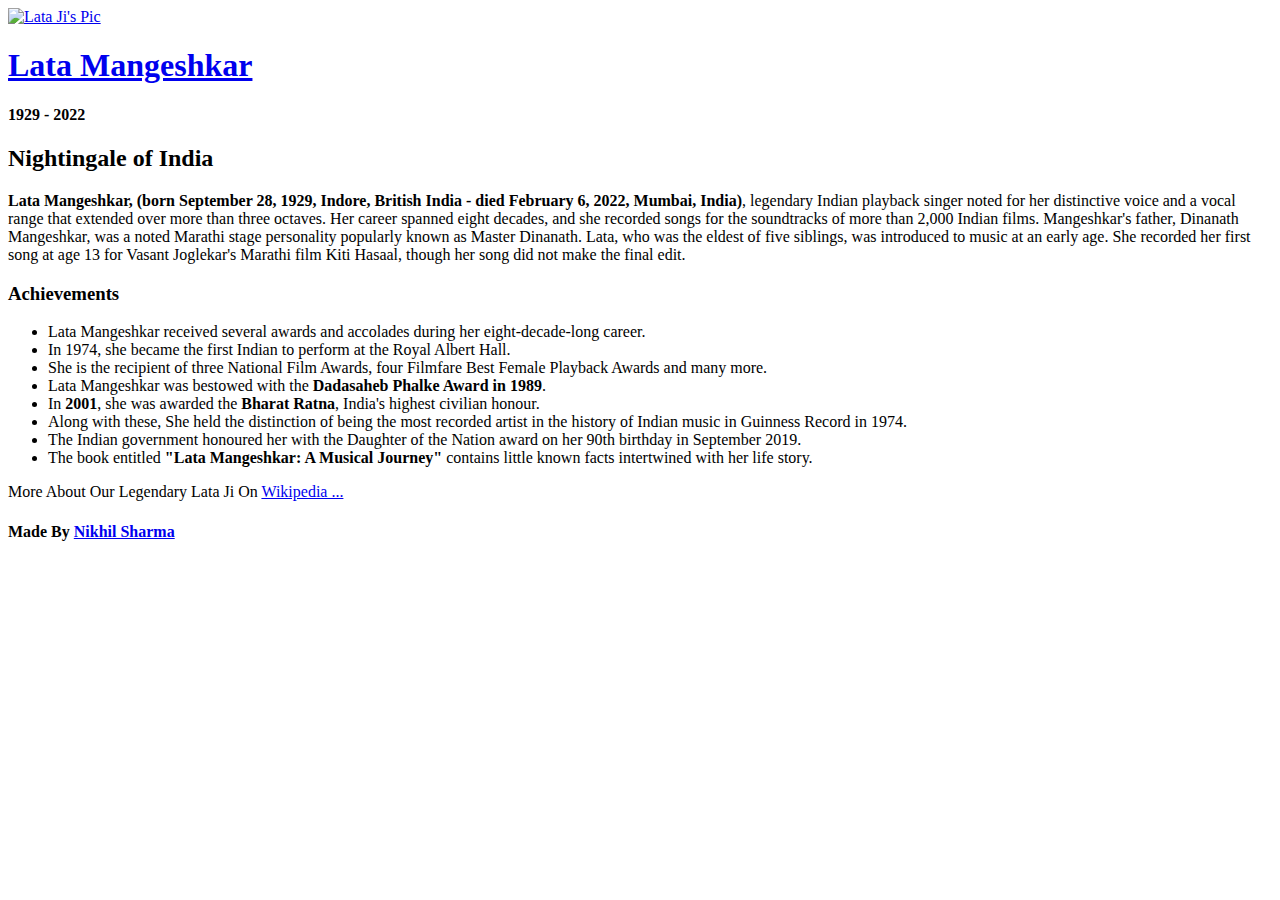
==== tributepage.html @ daa2c05b "Create tributepage.html" ====
<!-- HTML CODE FOR TRIBUTE WEBPAGE TO LATE LATA MANGESHKAR JI -->

<!DOCTYPE html>
<html lang="en">
<head>
    <meta charset="UTF-8">
    <meta http-equiv="X-UA-Compatible" content="IE=edge">
    <meta name="viewport" content="width=device-width, initial-scale=1.0">
    <title>Tribute Website - Lata Mangeshkar</title>
    <link rel="stylesheet" href="tribute.css">
    <link rel="preconnect" href="https://fonts.googleapis.com">
    <link rel="preconnect" href="https://fonts.gstatic.com" crossorigin>
    <link href="https://fonts.googleapis.com/css2?family=Noto+Sans:wght@500&display=swap" rel="stylesheet">
    <link rel="preconnect" href="https://fonts.googleapis.com">
    <link rel="preconnect" href="https://fonts.gstatic.com" crossorigin>
    <link href="https://fonts.googleapis.com/css2?family=Noto+Sans:wght@500&family=Nunito:wght@200;300&display=swap" rel="stylesheet">
</head>
<body>
    <div class="container">
        <div class="content">
            <section class="top_section">
                <div class="img_box">
                    <a href="/code/index.html"><img src="https://m.media-amazon.com/images/M/MV5BNDYyZWQwMTEtNGI0NS00MWM0LThhMTMtOGY4NmQzMWRmOTA2XkEyXkFqcGdeQXVyMTExNDQ2MTI@._CR0,75,955,537._SX700_CR0,0,700,393_AL_.jpg" alt="Lata Ji's Pic"></a>
                </div>
                <div>
                    <a href="#lata"><h1>Lata Mangeshkar</h1></a>
                    <h4>1929 - 2022</h4>
                </div>
            </section>
            <section class="about_box">
                <h2 id="lata">Nightingale of India</h2>
                <p>
                    <b>Lata Mangeshkar, (born September 28, 1929, Indore, British India - died February 6, 2022, Mumbai, India)</b>, legendary Indian playback singer noted for her distinctive voice and a vocal range that extended over more than three octaves. Her career spanned eight decades, and she recorded songs for the soundtracks of more than 2,000 Indian films.
                    Mangeshkar's father, Dinanath Mangeshkar, was a noted Marathi stage personality popularly known as Master Dinanath. Lata, who was the eldest of five siblings, was introduced to music at an early age. She recorded her first song at age 13 for Vasant Joglekar's Marathi film Kiti Hasaal, though her song did not make the final edit.
                </p>
            </section>

            <section class="legacy_box">
                <h3>Achievements</h3>
                <ul class="achievements">
                    <li>Lata Mangeshkar received several awards and accolades during her eight-decade-long career.</li>
                    <li>In 1974, she became the first Indian to perform at the Royal Albert Hall.</li>
                    <li>She is the recipient of three National Film Awards, four Filmfare Best Female Playback Awards and many more.</li>
                    <li>Lata Mangeshkar was bestowed with the <b>Dadasaheb Phalke Award in 1989</b>.</li>
                    <li>In <b>2001</b>, she was awarded the <b>Bharat Ratna</b>, India's highest civilian honour.</li>
                    <li>Along with these, She held the distinction of being the most recorded artist in the history of Indian music in Guinness Record in 1974.</li>
                    <li>The Indian government honoured her with the Daughter of the Nation award on her 90th birthday in September 2019.</li>
                    <li>The book entitled <b>"Lata Mangeshkar: A Musical Journey"</b> contains little known facts intertwined with her life story.</li>
                </ul>
            </section>

            <footer>
                More About Our Legendary Lata Ji On <a href="https://en.wikipedia.org/wiki/Lata_Mangeshkar" class="link" target="_blank">Wikipedia ...</a>
                <h4 class="my_name">Made By <a href="https://github.com/NikhilCode12" class="name" target="_blank">Nikhil Sharma</a></h4>
            </footer>
        </div>
    </div>
</body>
</html>
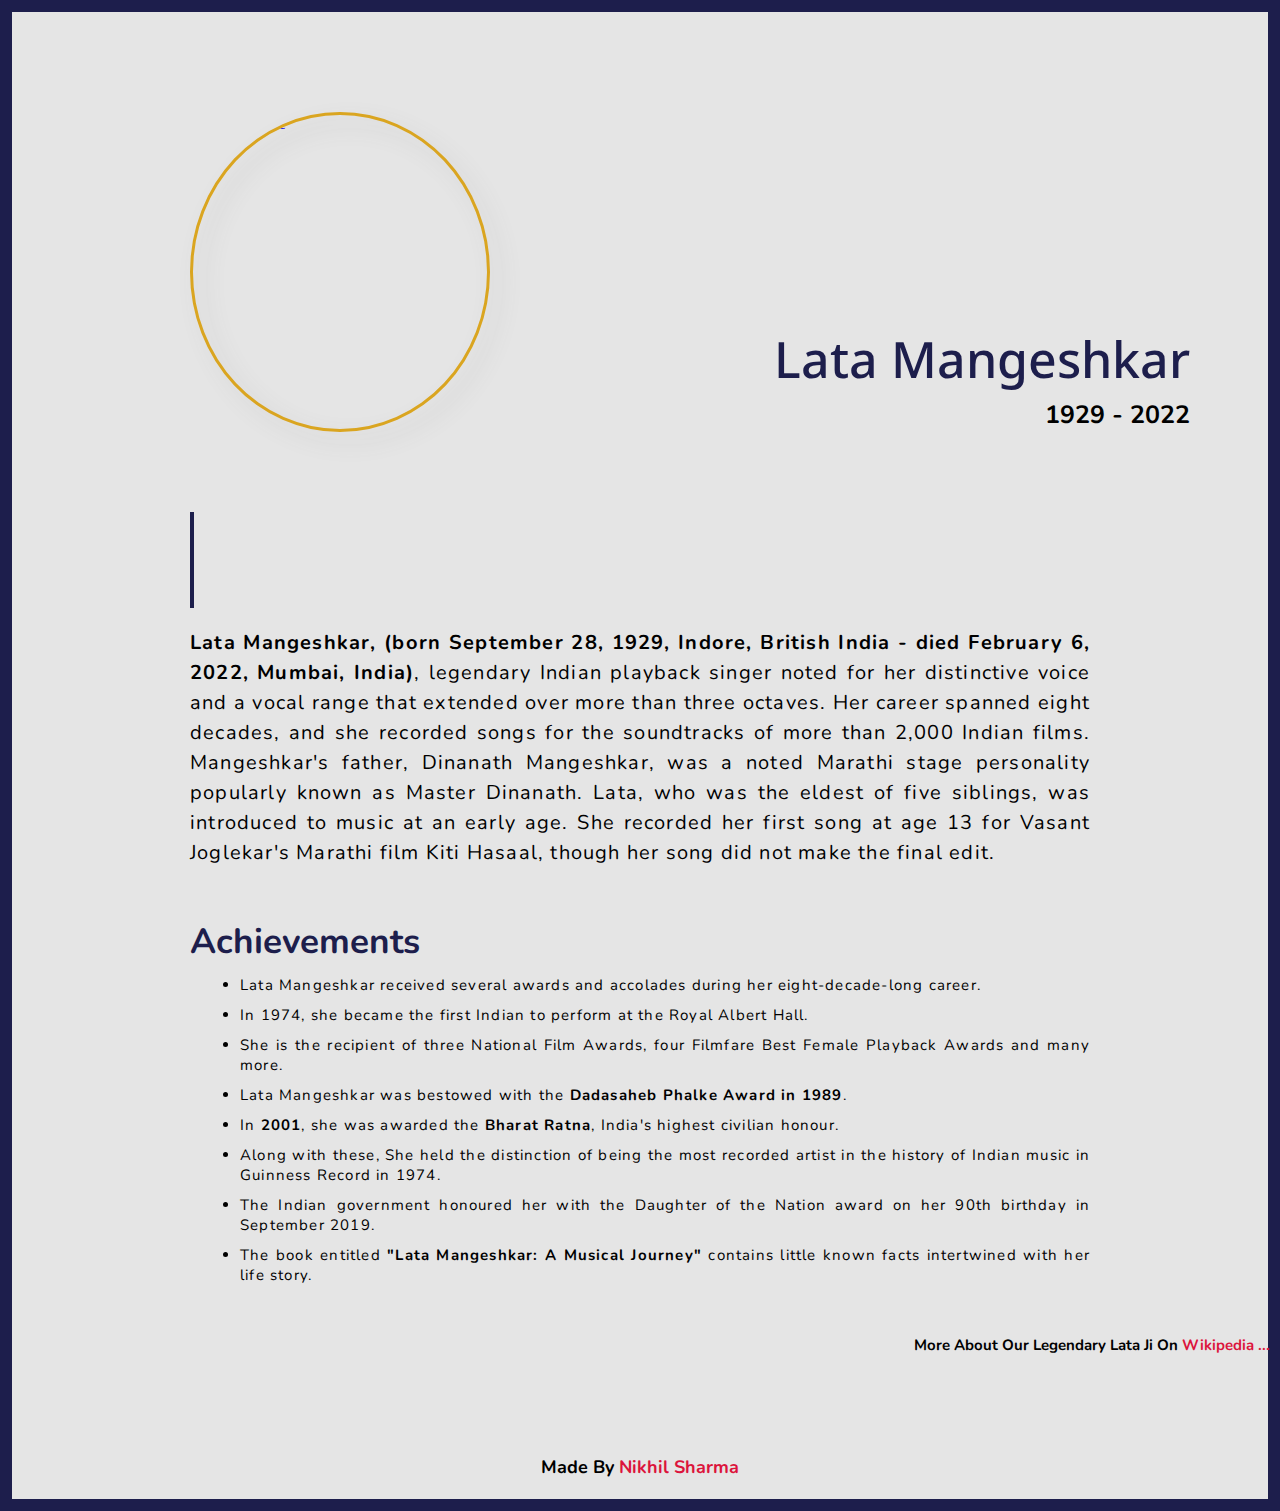
==== commit 4e146178: "Update tributepage.html" ====
--- a/tributepage.html
+++ b/tributepage.html
@@ -7,7 +7,7 @@
     <meta http-equiv="X-UA-Compatible" content="IE=edge">
     <meta name="viewport" content="width=device-width, initial-scale=1.0">
     <title>Tribute Website - Lata Mangeshkar</title>
-    <link rel="stylesheet" href="tribute.css">
+    <link rel="stylesheet" href="tributepage.css">
     <link rel="preconnect" href="https://fonts.googleapis.com">
     <link rel="preconnect" href="https://fonts.gstatic.com" crossorigin>
     <link href="https://fonts.googleapis.com/css2?family=Noto+Sans:wght@500&display=swap" rel="stylesheet">
--- a/tributepage.css
+++ b/tributepage.css
@@ -0,0 +1,157 @@
+*{
+    margin: 0;
+    padding: 0;
+    box-sizing: border-box;
+}
+
+.container{
+    background-color: #E5E5E5;
+    min-height: 100vh;
+    border: solid 12px #1D1E4C;
+}
+
+.content{
+    max-width: 900px;
+    margin: 0 auto;
+}
+
+.img_box,img{
+    width: 300px;
+    height: 320px;
+}
+
+.img_box{
+    filter: brightness(120%);
+    filter: contrast(120%);
+    filter: drop-shadow(10px 10px 10px silver);
+    border: solid goldenrod;
+    border-radius: 50%;
+    overflow: hidden;
+}
+
+.top_section{
+    display: flex;
+    justify-content: space-between;
+    margin-top: 100px;
+    margin-bottom: 30px;
+    align-items: flex-end;
+}
+
+.top_section h1{
+    position: relative;
+    left: 100px;
+    margin-bottom: 5px;
+    font-size: 50px;
+    font-weight: 500;
+    color:#1D1E4C;
+    font-family: 'Noto Sans', sans-serif;
+}
+
+.top_section a{
+    text-decoration: none;
+}
+
+.top_section h1:hover{
+    margin-bottom: 5px;
+    font-size: 50px;
+    font-weight: 500;
+    color: crimson;
+    cursor: pointer;
+    font-family: 'Noto Sans', sans-serif;
+}
+
+.top_section h4{
+    position: relative;
+    left: 100px;
+    text-align: end;
+    font-size: 25px;
+    font-weight: bold;
+    font-family: 'Nunito', sans-serif;
+}
+
+.about_box {
+    display: inline-block;
+}
+
+@keyframes typing {
+    from {width: 0}
+    to {width: 76%}
+}
+
+@keyframes blinkTextCursor{
+    from{border-right-color: #1D1E4C}
+    to{border-right-color: transparent;}
+}
+
+.about_box h2{
+    overflow: hidden;
+    width: 0;
+    border-right: 0.07em solid #1D1E4C;
+    white-space: nowrap;
+    font-size: 70px;
+    font-family: 'Noto Sans', sans-serif;
+    font-weight: 400;
+    color: #1D1E4C;
+    margin-bottom: 20px;
+    animation: typing 4s normal steps(42,end) both, blinkTextCursor 500ms steps(44) infinite normal;
+}
+
+.about_box p{
+    font-size: 20px;
+    line-height: 30px;
+    letter-spacing: 1.2px;
+    text-align: justify;
+    font-family: 'Nunito', sans-serif;
+}
+
+.about_box{
+    margin-top: 50px;
+}
+
+.legacy_box{
+    margin-top: 50px;
+    font-weight: bold;
+    font-family: 'Nunito', sans-serif;
+    font-size: 30px;
+    color: #1D1E4C;
+}
+
+.achievements li{
+    margin: 10px 0 0 50px;
+    font-size: 15px;
+    color: black;
+    letter-spacing: 1.2px;
+    font-weight: normal;
+    text-align: justify;
+}
+
+footer{
+    position: relative;
+    left: 180px;
+    margin: 50px 0 20px 0;
+    text-align: end;
+    font-size: 15px;
+    font-family: "Nunito";
+    font-weight: bold;
+}
+
+footer .link{
+    color: crimson;
+    text-decoration: none;
+}
+
+
+footer .name{
+    color: crimson;
+    text-decoration: none;
+}
+
+footer .my_name{
+    position: relative;
+    left: -180px;
+    margin: 100px 0 20px 0;
+    text-align: center;
+    font-size: 18px;
+    font-family: "Nunito";
+    font-weight: bold;
+}
